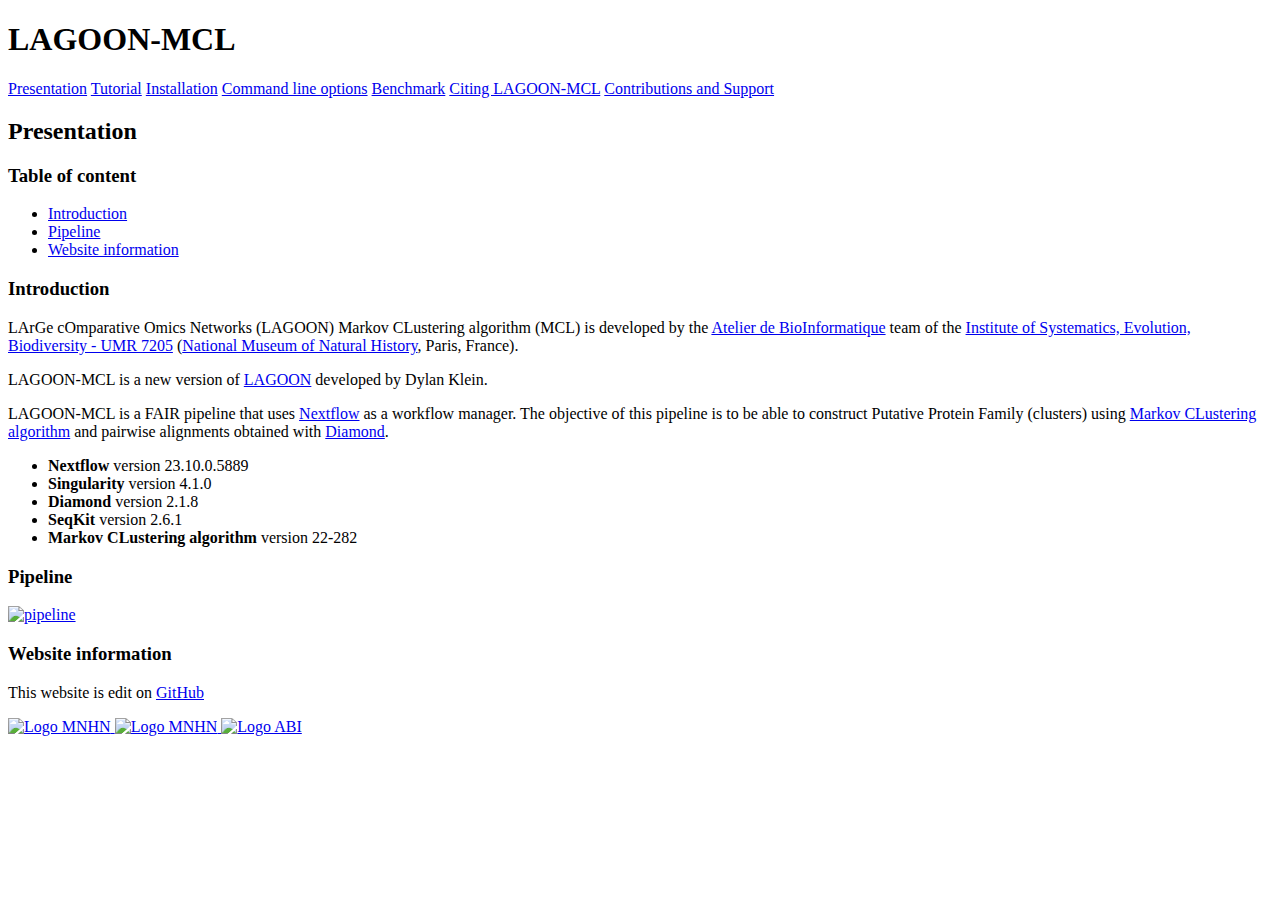
==== docs/index.html @ 5629422d "Update LAGOON-MCL" ====
<!DOCTYPE html>
<html lang="fr">

    <head>
        <meta charset="utf-8" />
        <title>LAGOON-MCL</title>
        <link href="style/style.css" rel="stylesheet" />
        <link href="style/index.css" rel="stylesheet" />
    </head>

    <body>
        <header>
            <h1>LAGOON-MCL</h1>
            <nav>
                <a href="index.html">Presentation</a>
                <a href="tutorial.html">Tutorial</a>
                <a href="installation.html">Installation</a>
                <a href="command.html">Command line options</a>
                <a href="benchmark.html">Benchmark</a>
                <a href="citations.html">Citing LAGOON-MCL</a>
                <a href="contact.html">Contributions and Support</a></ul>
            </nav>
        </header>

        <main>
            <section>
                <h2>Presentation</h2>
                <h3 id="table">Table of content</h3>
                <ul class="table_of_content">                
                    <li><a class="list_color" href="index.html#introduction">Introduction</a></li>
                    <li><a class="list_color" href="index.html#pipeline">Pipeline</a></li>
                    <li><a class="list_color" href="index.html#website">Website information</a></li>
                </ul>
            </section>
            <section>
                <h3 id="introduction">Introduction</h3>

                <div class="contenu">
                    <p>
                        LArGe cOmparative Omics Networks (LAGOON) Markov CLustering algorithm (MCL) is developed by the 
                        <a target="_blank" href="https://bioinfo.mnhn.fr/abi/presentation.EN.html">Atelier de BioInformatique</a> team of the 
                        <a target="_blank" href="https://isyeb.mnhn.fr/en">Institute of Systematics, Evolution, Biodiversity - UMR 7205</a> 
                        (<a target="_blank" href="https://www.mnhn.fr/en">National Museum of Natural History</a>, Paris, France).
                    </p>
                    <p>
                        LAGOON-MCL is a new version of <a target="_blank" href="https://github.com/Dylkln/LAGOON.git">LAGOON</a> developed by Dylan Klein.
                    </p>
                    <p>
                        LAGOON-MCL is a FAIR pipeline that uses <a target="_blank" href="https://www.nextflow.io/">Nextflow</a> as a workflow manager.
                        The objective of this pipeline is to be able to construct Putative Protein Family (clusters) using 
                        <a target="_blank" href="https://github.com/micans/mcl">Markov CLustering algorithm</a> and pairwise alignments obtained with 
                        <a target="_blank" href="https://github.com/bbuchfink/diamond">Diamond</a>.
                    </p>
                    <ul>
                        <li><strong>Nextflow</strong> version 23.10.0.5889</li>
                        <li><strong>Singularity</strong> version 4.1.0</li>
                        <li><strong>Diamond</strong> version 2.1.8</li>
                        <li><strong>SeqKit</strong> version 2.6.1</li>
                        <li><strong>Markov CLustering algorithm</strong> version 22-282</li>
                    </ul>
                </div>
            </section>
            <section>
                <h3 id="pipeline">Pipeline</h3>

                <a target="_blank" href="https://github.com/jroussea/LAGOON-MCL" class="pipeline">
                    <img src="images/pipeline.jpg" alt="pipeline" />
                </a>
            </section>
            <section>
                <h3 id="website">Website information</h3>
                <p>This website is edit on <a target="_blank" href="https://github.com/jroussea/LAGOON-MCL/tree/main/docs" class="edit_git">GitHub</p>
            </section>
        </main>

        <footer>
            <div>
                <a target="_blank" href="https://www.mnhn.fr/en" class="lien-icone">
                    <img src="images/logo_MNHN_WEB.png" alt="Logo MNHN" width="85" height="80" />
                </a>
                <a target="_blank" href="https://isyeb.mnhn.fr/en" class="lien-icone">
                    <img src="images/logo_isyeb.jpg" alt="Logo MNHN" width="80" height="80" />
                </a>
                <a target="_blank" href="https://bioinfo.mnhn.fr/abi/presentation.EN.html" class="lien-icone">
                    <img src="images/ABI_logo.png" alt="Logo ABI" width="85" height="80" />
                </a>
            </div>
        </footer>
    </body>

</html>
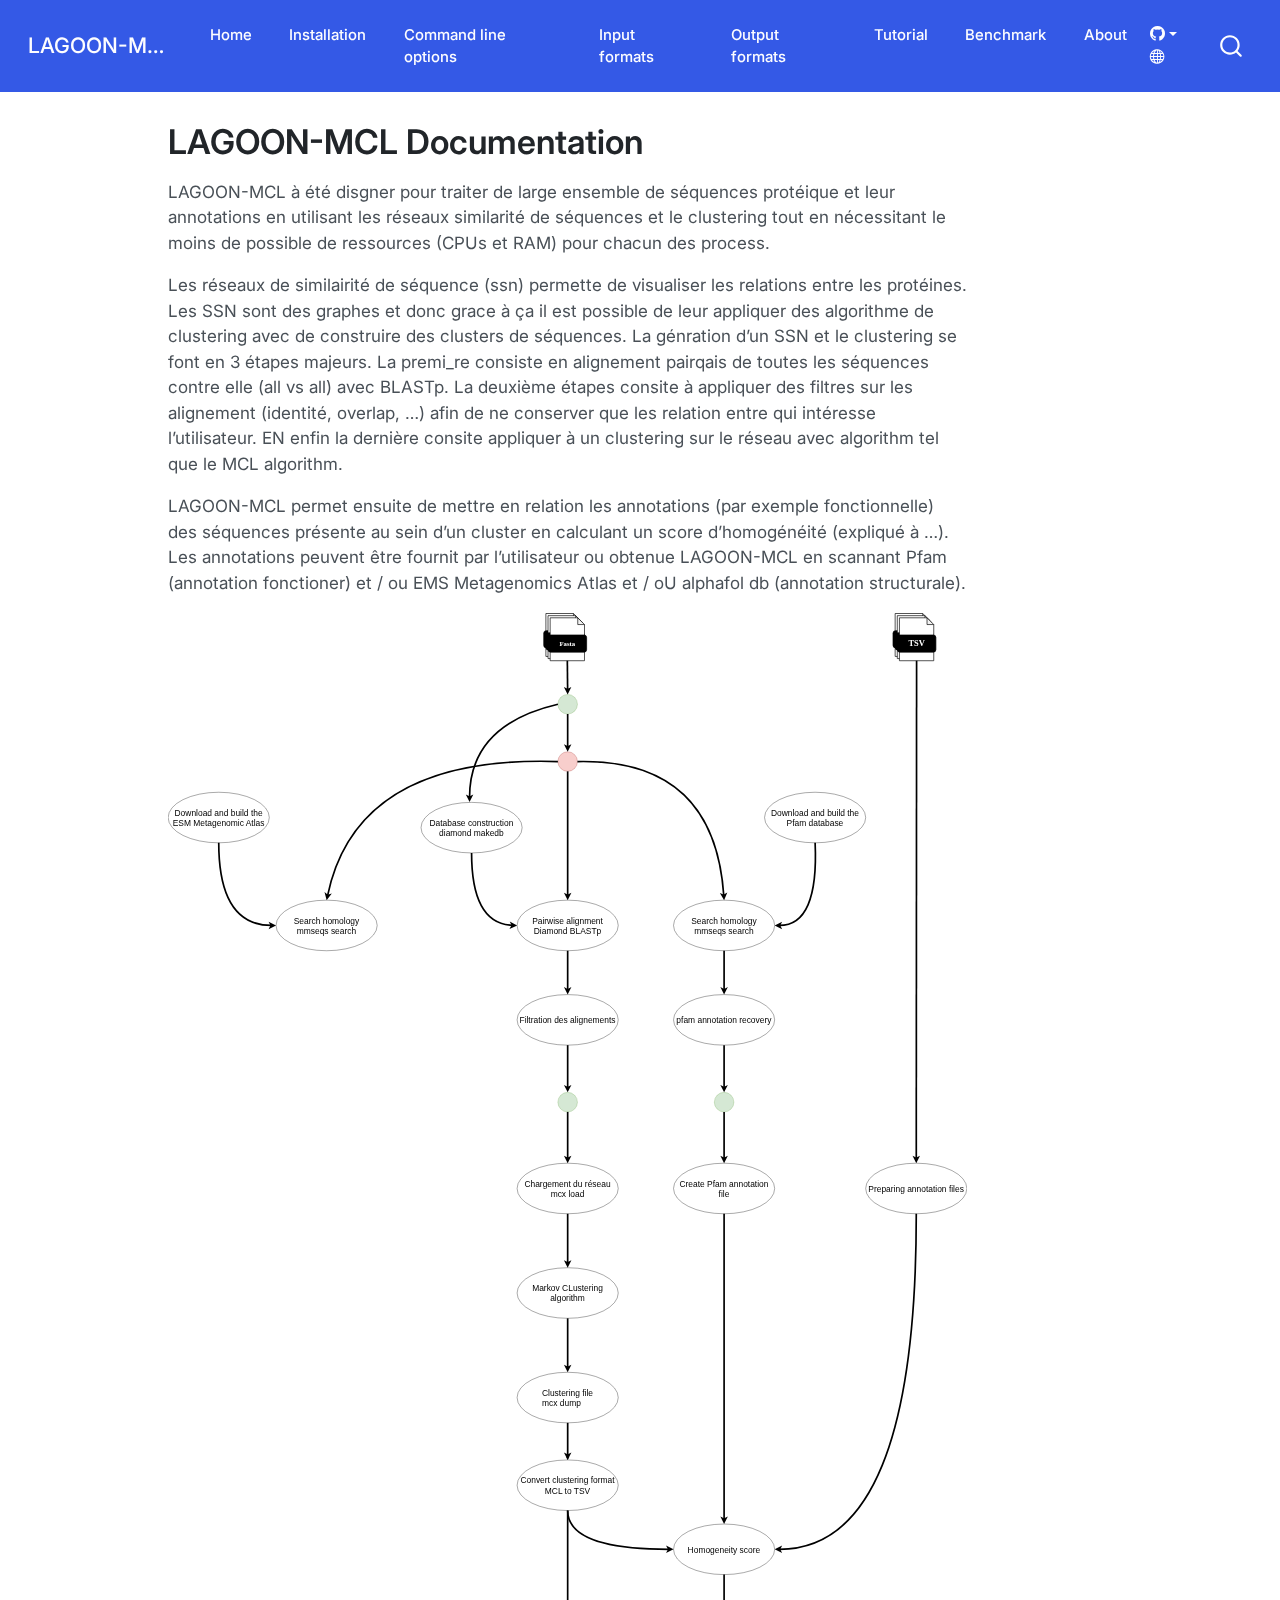
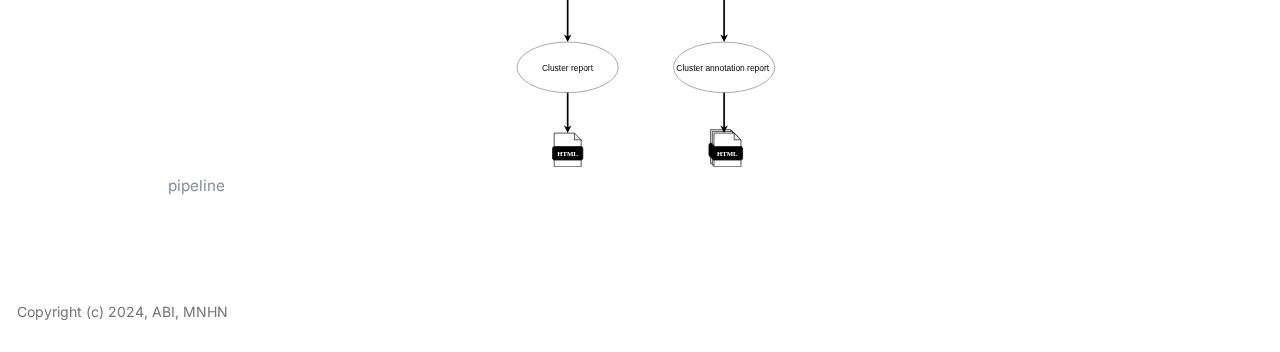
==== commit 4e772d79: "add documentation" ====
--- a/docs/index.html
+++ b/docs/index.html
@@ -1,91 +1,626 @@
 <!DOCTYPE html>
-<html lang="fr">
-
-    <head>
-        <meta charset="utf-8" />
-        <title>LAGOON-MCL</title>
-        <link href="style/style.css" rel="stylesheet" />
-        <link href="style/index.css" rel="stylesheet" />
-    </head>
-
-    <body>
-        <header>
-            <h1>LAGOON-MCL</h1>
-            <nav>
-                <a href="index.html">Presentation</a>
-                <a href="tutorial.html">Tutorial</a>
-                <a href="installation.html">Installation</a>
-                <a href="command.html">Command line options</a>
-                <a href="benchmark.html">Benchmark</a>
-                <a href="citations.html">Citing LAGOON-MCL</a>
-                <a href="contact.html">Contributions and Support</a></ul>
-            </nav>
-        </header>
-
-        <main>
-            <section>
-                <h2>Presentation</h2>
-                <h3 id="table">Table of content</h3>
-                <ul class="table_of_content">                
-                    <li><a class="list_color" href="index.html#introduction">Introduction</a></li>
-                    <li><a class="list_color" href="index.html#pipeline">Pipeline</a></li>
-                    <li><a class="list_color" href="index.html#website">Website information</a></li>
-                </ul>
-            </section>
-            <section>
-                <h3 id="introduction">Introduction</h3>
-
-                <div class="contenu">
-                    <p>
-                        LArGe cOmparative Omics Networks (LAGOON) Markov CLustering algorithm (MCL) is developed by the 
-                        <a target="_blank" href="https://bioinfo.mnhn.fr/abi/presentation.EN.html">Atelier de BioInformatique</a> team of the 
-                        <a target="_blank" href="https://isyeb.mnhn.fr/en">Institute of Systematics, Evolution, Biodiversity - UMR 7205</a> 
-                        (<a target="_blank" href="https://www.mnhn.fr/en">National Museum of Natural History</a>, Paris, France).
-                    </p>
-                    <p>
-                        LAGOON-MCL is a new version of <a target="_blank" href="https://github.com/Dylkln/LAGOON.git">LAGOON</a> developed by Dylan Klein.
-                    </p>
-                    <p>
-                        LAGOON-MCL is a FAIR pipeline that uses <a target="_blank" href="https://www.nextflow.io/">Nextflow</a> as a workflow manager.
-                        The objective of this pipeline is to be able to construct Putative Protein Family (clusters) using 
-                        <a target="_blank" href="https://github.com/micans/mcl">Markov CLustering algorithm</a> and pairwise alignments obtained with 
-                        <a target="_blank" href="https://github.com/bbuchfink/diamond">Diamond</a>.
-                    </p>
-                    <ul>
-                        <li><strong>Nextflow</strong> version 23.10.0.5889</li>
-                        <li><strong>Singularity</strong> version 4.1.0</li>
-                        <li><strong>Diamond</strong> version 2.1.8</li>
-                        <li><strong>SeqKit</strong> version 2.6.1</li>
-                        <li><strong>Markov CLustering algorithm</strong> version 22-282</li>
-                    </ul>
-                </div>
-            </section>
-            <section>
-                <h3 id="pipeline">Pipeline</h3>
-
-                <a target="_blank" href="https://github.com/jroussea/LAGOON-MCL" class="pipeline">
-                    <img src="images/pipeline.jpg" alt="pipeline" />
-                </a>
-            </section>
-            <section>
-                <h3 id="website">Website information</h3>
-                <p>This website is edit on <a target="_blank" href="https://github.com/jroussea/LAGOON-MCL/tree/main/docs" class="edit_git">GitHub</p>
-            </section>
-        </main>
-
-        <footer>
-            <div>
-                <a target="_blank" href="https://www.mnhn.fr/en" class="lien-icone">
-                    <img src="images/logo_MNHN_WEB.png" alt="Logo MNHN" width="85" height="80" />
-                </a>
-                <a target="_blank" href="https://isyeb.mnhn.fr/en" class="lien-icone">
-                    <img src="images/logo_isyeb.jpg" alt="Logo MNHN" width="80" height="80" />
-                </a>
-                <a target="_blank" href="https://bioinfo.mnhn.fr/abi/presentation.EN.html" class="lien-icone">
-                    <img src="images/ABI_logo.png" alt="Logo ABI" width="85" height="80" />
-                </a>
-            </div>
-        </footer>
-    </body>
-
-</html>+<html xmlns="http://www.w3.org/1999/xhtml" lang="en" xml:lang="en"><head>
+
+<meta charset="utf-8">
+<meta name="generator" content="quarto-1.5.57">
+
+<meta name="viewport" content="width=device-width, initial-scale=1.0, user-scalable=yes">
+
+
+<title>LAGOON-MCL Documentation – LAGOON-MCL</title>
+<style>
+code{white-space: pre-wrap;}
+span.smallcaps{font-variant: small-caps;}
+div.columns{display: flex; gap: min(4vw, 1.5em);}
+div.column{flex: auto; overflow-x: auto;}
+div.hanging-indent{margin-left: 1.5em; text-indent: -1.5em;}
+ul.task-list{list-style: none;}
+ul.task-list li input[type="checkbox"] {
+  width: 0.8em;
+  margin: 0 0.8em 0.2em -1em; /* quarto-specific, see https://github.com/quarto-dev/quarto-cli/issues/4556 */ 
+  vertical-align: middle;
+}
+</style>
+
+
+<script src="site_libs/quarto-nav/quarto-nav.js"></script>
+<script src="site_libs/quarto-nav/headroom.min.js"></script>
+<script src="site_libs/clipboard/clipboard.min.js"></script>
+<script src="site_libs/quarto-search/autocomplete.umd.js"></script>
+<script src="site_libs/quarto-search/fuse.min.js"></script>
+<script src="site_libs/quarto-search/quarto-search.js"></script>
+<meta name="quarto:offset" content="./">
+<script src="site_libs/quarto-html/quarto.js"></script>
+<script src="site_libs/quarto-html/popper.min.js"></script>
+<script src="site_libs/quarto-html/tippy.umd.min.js"></script>
+<script src="site_libs/quarto-html/anchor.min.js"></script>
+<link href="site_libs/quarto-html/tippy.css" rel="stylesheet">
+<link href="site_libs/quarto-html/quarto-syntax-highlighting.css" rel="stylesheet" id="quarto-text-highlighting-styles">
+<script src="site_libs/bootstrap/bootstrap.min.js"></script>
+<link href="site_libs/bootstrap/bootstrap-icons.css" rel="stylesheet">
+<link href="site_libs/bootstrap/bootstrap.min.css" rel="stylesheet" id="quarto-bootstrap" data-mode="light">
+<script id="quarto-search-options" type="application/json">{
+  "location": "navbar",
+  "copy-button": false,
+  "collapse-after": 3,
+  "panel-placement": "end",
+  "type": "overlay",
+  "limit": 50,
+  "keyboard-shortcut": [
+    "f",
+    "/",
+    "s"
+  ],
+  "show-item-context": false,
+  "language": {
+    "search-no-results-text": "No results",
+    "search-matching-documents-text": "matching documents",
+    "search-copy-link-title": "Copy link to search",
+    "search-hide-matches-text": "Hide additional matches",
+    "search-more-match-text": "more match in this document",
+    "search-more-matches-text": "more matches in this document",
+    "search-clear-button-title": "Clear",
+    "search-text-placeholder": "",
+    "search-detached-cancel-button-title": "Cancel",
+    "search-submit-button-title": "Submit",
+    "search-label": "Search"
+  }
+}</script>
+
+
+<link rel="stylesheet" href="styles.css">
+</head>
+
+<body class="nav-fixed">
+
+<div id="quarto-search-results"></div>
+  <header id="quarto-header" class="headroom fixed-top">
+    <nav class="navbar navbar-expand-lg " data-bs-theme="dark">
+      <div class="navbar-container container-fluid">
+      <div class="navbar-brand-container mx-auto">
+    <a class="navbar-brand" href="./index.html">
+    <span class="navbar-title">LAGOON-MCL</span>
+    </a>
+  </div>
+            <div id="quarto-search" class="" title="Search"></div>
+          <button class="navbar-toggler" type="button" data-bs-toggle="collapse" data-bs-target="#navbarCollapse" aria-controls="navbarCollapse" role="menu" aria-expanded="false" aria-label="Toggle navigation" onclick="if (window.quartoToggleHeadroom) { window.quartoToggleHeadroom(); }">
+  <span class="navbar-toggler-icon"></span>
+</button>
+          <div class="collapse navbar-collapse" id="navbarCollapse">
+            <ul class="navbar-nav navbar-nav-scroll me-auto">
+  <li class="nav-item">
+    <a class="nav-link active" href="./index.html" aria-current="page"> 
+<span class="menu-text">Home</span></a>
+  </li>  
+  <li class="nav-item">
+    <a class="nav-link" href="./installation.html"> 
+<span class="menu-text">Installation</span></a>
+  </li>  
+  <li class="nav-item">
+    <a class="nav-link" href="./command.html"> 
+<span class="menu-text">Command line options</span></a>
+  </li>  
+  <li class="nav-item">
+    <a class="nav-link" href="./input.html"> 
+<span class="menu-text">Input formats</span></a>
+  </li>  
+  <li class="nav-item">
+    <a class="nav-link" href="./output.html"> 
+<span class="menu-text">Output formats</span></a>
+  </li>  
+  <li class="nav-item">
+    <a class="nav-link" href="./tutorial.html"> 
+<span class="menu-text">Tutorial</span></a>
+  </li>  
+  <li class="nav-item">
+    <a class="nav-link" href="./benchmark.html"> 
+<span class="menu-text">Benchmark</span></a>
+  </li>  
+  <li class="nav-item">
+    <a class="nav-link" href="./about.html"> 
+<span class="menu-text">About</span></a>
+  </li>  
+</ul>
+          </div> <!-- /navcollapse -->
+            <div class="quarto-navbar-tools">
+    <div class="dropdown">
+      <a href="" title="" id="quarto-navigation-tool-dropdown-0" class="quarto-navigation-tool dropdown-toggle px-1" data-bs-toggle="dropdown" aria-expanded="false" role="link" aria-label=""><i class="bi bi-github"></i></a>
+      <ul class="dropdown-menu" aria-labelledby="quarto-navigation-tool-dropdown-0">
+          <li>
+            <a class="dropdown-item quarto-navbar-tools-item" href="https://github.com/jroussea/lagoon-mcl">
+            Source Code
+            </a>
+          </li>
+          <li>
+            <a class="dropdown-item quarto-navbar-tools-item" href="https://github.com/jroussea/lagoon-mcl/issues">
+            Report a Bug
+            </a>
+          </li>
+      </ul>
+    </div>
+    <a href="https://isyeb.mnhn.fr/en/node/384" title="" class="quarto-navigation-tool px-1" aria-label=""><i class="bi bi-globe"></i></a>
+</div>
+      </div> <!-- /container-fluid -->
+    </nav>
+</header>
+<!-- content -->
+<div id="quarto-content" class="quarto-container page-columns page-rows-contents page-layout-article page-navbar">
+<!-- sidebar -->
+<!-- margin-sidebar -->
+    <div id="quarto-margin-sidebar" class="sidebar margin-sidebar zindex-bottom">
+        
+    </div>
+<!-- main -->
+<main class="content" id="quarto-document-content">
+
+<header id="title-block-header" class="quarto-title-block default">
+<div class="quarto-title">
+<h1 class="title">LAGOON-MCL Documentation</h1>
+</div>
+
+
+
+<div class="quarto-title-meta">
+
+    
+  
+    
+  </div>
+  
+
+
+</header>
+
+
+<p>LAGOON-MCL à été disgner pour traiter de large ensemble de séquences protéique et leur annotations en utilisant les réseaux similarité de séquences et le clustering tout en nécessitant le moins de possible de ressources (CPUs et RAM) pour chacun des process.</p>
+<p>Les réseaux de similairité de séquence (ssn) permette de visualiser les relations entre les protéines. Les SSN sont des graphes et donc grace à ça il est possible de leur appliquer des algorithme de clustering avec de construire des clusters de séquences. La génration d’un SSN et le clustering se font en 3 étapes majeurs. La premi_re consiste en alignement pairqais de toutes les séquences contre elle (all vs all) avec BLASTp. La deuxième étapes consite à appliquer des filtres sur les alignement (identité, overlap, …) afin de ne conserver que les relation entre qui intéresse l’utilisateur. EN enfin la dernière consite appliquer à un clustering sur le réseau avec algorithm tel que le MCL algorithm.</p>
+<p>LAGOON-MCL permet ensuite de mettre en relation les annotations (par exemple fonctionnelle) des séquences présente au sein d’un cluster en calculant un score d’homogénéité (expliqué à …). Les annotations peuvent être fournit par l’utilisateur ou obtenue LAGOON-MCL en scannant Pfam (annotation fonctioner) et / ou EMS Metagenomics Atlas et / oU alphafol db (annotation structurale).</p>
+<div class="quarto-figure quarto-figure-center">
+<figure class="figure">
+<p><img src="./assets/pipeline.svg" class="img-fluid figure-img"></p>
+<figcaption>pipeline</figcaption>
+</figure>
+</div>
+
+
+
+</main> <!-- /main -->
+<script id="quarto-html-after-body" type="application/javascript">
+window.document.addEventListener("DOMContentLoaded", function (event) {
+  const toggleBodyColorMode = (bsSheetEl) => {
+    const mode = bsSheetEl.getAttribute("data-mode");
+    const bodyEl = window.document.querySelector("body");
+    if (mode === "dark") {
+      bodyEl.classList.add("quarto-dark");
+      bodyEl.classList.remove("quarto-light");
+    } else {
+      bodyEl.classList.add("quarto-light");
+      bodyEl.classList.remove("quarto-dark");
+    }
+  }
+  const toggleBodyColorPrimary = () => {
+    const bsSheetEl = window.document.querySelector("link#quarto-bootstrap");
+    if (bsSheetEl) {
+      toggleBodyColorMode(bsSheetEl);
+    }
+  }
+  toggleBodyColorPrimary();  
+  const icon = "";
+  const anchorJS = new window.AnchorJS();
+  anchorJS.options = {
+    placement: 'right',
+    icon: icon
+  };
+  anchorJS.add('.anchored');
+  const isCodeAnnotation = (el) => {
+    for (const clz of el.classList) {
+      if (clz.startsWith('code-annotation-')) {                     
+        return true;
+      }
+    }
+    return false;
+  }
+  const onCopySuccess = function(e) {
+    // button target
+    const button = e.trigger;
+    // don't keep focus
+    button.blur();
+    // flash "checked"
+    button.classList.add('code-copy-button-checked');
+    var currentTitle = button.getAttribute("title");
+    button.setAttribute("title", "Copied!");
+    let tooltip;
+    if (window.bootstrap) {
+      button.setAttribute("data-bs-toggle", "tooltip");
+      button.setAttribute("data-bs-placement", "left");
+      button.setAttribute("data-bs-title", "Copied!");
+      tooltip = new bootstrap.Tooltip(button, 
+        { trigger: "manual", 
+          customClass: "code-copy-button-tooltip",
+          offset: [0, -8]});
+      tooltip.show();    
+    }
+    setTimeout(function() {
+      if (tooltip) {
+        tooltip.hide();
+        button.removeAttribute("data-bs-title");
+        button.removeAttribute("data-bs-toggle");
+        button.removeAttribute("data-bs-placement");
+      }
+      button.setAttribute("title", currentTitle);
+      button.classList.remove('code-copy-button-checked');
+    }, 1000);
+    // clear code selection
+    e.clearSelection();
+  }
+  const getTextToCopy = function(trigger) {
+      const codeEl = trigger.previousElementSibling.cloneNode(true);
+      for (const childEl of codeEl.children) {
+        if (isCodeAnnotation(childEl)) {
+          childEl.remove();
+        }
+      }
+      return codeEl.innerText;
+  }
+  const clipboard = new window.ClipboardJS('.code-copy-button:not([data-in-quarto-modal])', {
+    text: getTextToCopy
+  });
+  clipboard.on('success', onCopySuccess);
+  if (window.document.getElementById('quarto-embedded-source-code-modal')) {
+    // For code content inside modals, clipBoardJS needs to be initialized with a container option
+    // TODO: Check when it could be a function (https://github.com/zenorocha/clipboard.js/issues/860)
+    const clipboardModal = new window.ClipboardJS('.code-copy-button[data-in-quarto-modal]', {
+      text: getTextToCopy,
+      container: window.document.getElementById('quarto-embedded-source-code-modal')
+    });
+    clipboardModal.on('success', onCopySuccess);
+  }
+    var localhostRegex = new RegExp(/^(?:http|https):\/\/localhost\:?[0-9]*\//);
+    var mailtoRegex = new RegExp(/^mailto:/);
+      var filterRegex = new RegExp('/' + window.location.host + '/');
+    var isInternal = (href) => {
+        return filterRegex.test(href) || localhostRegex.test(href) || mailtoRegex.test(href);
+    }
+    // Inspect non-navigation links and adorn them if external
+ 	var links = window.document.querySelectorAll('a[href]:not(.nav-link):not(.navbar-brand):not(.toc-action):not(.sidebar-link):not(.sidebar-item-toggle):not(.pagination-link):not(.no-external):not([aria-hidden]):not(.dropdown-item):not(.quarto-navigation-tool):not(.about-link)');
+    for (var i=0; i<links.length; i++) {
+      const link = links[i];
+      if (!isInternal(link.href)) {
+        // undo the damage that might have been done by quarto-nav.js in the case of
+        // links that we want to consider external
+        if (link.dataset.originalHref !== undefined) {
+          link.href = link.dataset.originalHref;
+        }
+      }
+    }
+  function tippyHover(el, contentFn, onTriggerFn, onUntriggerFn) {
+    const config = {
+      allowHTML: true,
+      maxWidth: 500,
+      delay: 100,
+      arrow: false,
+      appendTo: function(el) {
+          return el.parentElement;
+      },
+      interactive: true,
+      interactiveBorder: 10,
+      theme: 'quarto',
+      placement: 'bottom-start',
+    };
+    if (contentFn) {
+      config.content = contentFn;
+    }
+    if (onTriggerFn) {
+      config.onTrigger = onTriggerFn;
+    }
+    if (onUntriggerFn) {
+      config.onUntrigger = onUntriggerFn;
+    }
+    window.tippy(el, config); 
+  }
+  const noterefs = window.document.querySelectorAll('a[role="doc-noteref"]');
+  for (var i=0; i<noterefs.length; i++) {
+    const ref = noterefs[i];
+    tippyHover(ref, function() {
+      // use id or data attribute instead here
+      let href = ref.getAttribute('data-footnote-href') || ref.getAttribute('href');
+      try { href = new URL(href).hash; } catch {}
+      const id = href.replace(/^#\/?/, "");
+      const note = window.document.getElementById(id);
+      if (note) {
+        return note.innerHTML;
+      } else {
+        return "";
+      }
+    });
+  }
+  const xrefs = window.document.querySelectorAll('a.quarto-xref');
+  const processXRef = (id, note) => {
+    // Strip column container classes
+    const stripColumnClz = (el) => {
+      el.classList.remove("page-full", "page-columns");
+      if (el.children) {
+        for (const child of el.children) {
+          stripColumnClz(child);
+        }
+      }
+    }
+    stripColumnClz(note)
+    if (id === null || id.startsWith('sec-')) {
+      // Special case sections, only their first couple elements
+      const container = document.createElement("div");
+      if (note.children && note.children.length > 2) {
+        container.appendChild(note.children[0].cloneNode(true));
+        for (let i = 1; i < note.children.length; i++) {
+          const child = note.children[i];
+          if (child.tagName === "P" && child.innerText === "") {
+            continue;
+          } else {
+            container.appendChild(child.cloneNode(true));
+            break;
+          }
+        }
+        if (window.Quarto?.typesetMath) {
+          window.Quarto.typesetMath(container);
+        }
+        return container.innerHTML
+      } else {
+        if (window.Quarto?.typesetMath) {
+          window.Quarto.typesetMath(note);
+        }
+        return note.innerHTML;
+      }
+    } else {
+      // Remove any anchor links if they are present
+      const anchorLink = note.querySelector('a.anchorjs-link');
+      if (anchorLink) {
+        anchorLink.remove();
+      }
+      if (window.Quarto?.typesetMath) {
+        window.Quarto.typesetMath(note);
+      }
+      // TODO in 1.5, we should make sure this works without a callout special case
+      if (note.classList.contains("callout")) {
+        return note.outerHTML;
+      } else {
+        return note.innerHTML;
+      }
+    }
+  }
+  for (var i=0; i<xrefs.length; i++) {
+    const xref = xrefs[i];
+    tippyHover(xref, undefined, function(instance) {
+      instance.disable();
+      let url = xref.getAttribute('href');
+      let hash = undefined; 
+      if (url.startsWith('#')) {
+        hash = url;
+      } else {
+        try { hash = new URL(url).hash; } catch {}
+      }
+      if (hash) {
+        const id = hash.replace(/^#\/?/, "");
+        const note = window.document.getElementById(id);
+        if (note !== null) {
+          try {
+            const html = processXRef(id, note.cloneNode(true));
+            instance.setContent(html);
+          } finally {
+            instance.enable();
+            instance.show();
+          }
+        } else {
+          // See if we can fetch this
+          fetch(url.split('#')[0])
+          .then(res => res.text())
+          .then(html => {
+            const parser = new DOMParser();
+            const htmlDoc = parser.parseFromString(html, "text/html");
+            const note = htmlDoc.getElementById(id);
+            if (note !== null) {
+              const html = processXRef(id, note);
+              instance.setContent(html);
+            } 
+          }).finally(() => {
+            instance.enable();
+            instance.show();
+          });
+        }
+      } else {
+        // See if we can fetch a full url (with no hash to target)
+        // This is a special case and we should probably do some content thinning / targeting
+        fetch(url)
+        .then(res => res.text())
+        .then(html => {
+          const parser = new DOMParser();
+          const htmlDoc = parser.parseFromString(html, "text/html");
+          const note = htmlDoc.querySelector('main.content');
+          if (note !== null) {
+            // This should only happen for chapter cross references
+            // (since there is no id in the URL)
+            // remove the first header
+            if (note.children.length > 0 && note.children[0].tagName === "HEADER") {
+              note.children[0].remove();
+            }
+            const html = processXRef(null, note);
+            instance.setContent(html);
+          } 
+        }).finally(() => {
+          instance.enable();
+          instance.show();
+        });
+      }
+    }, function(instance) {
+    });
+  }
+      let selectedAnnoteEl;
+      const selectorForAnnotation = ( cell, annotation) => {
+        let cellAttr = 'data-code-cell="' + cell + '"';
+        let lineAttr = 'data-code-annotation="' +  annotation + '"';
+        const selector = 'span[' + cellAttr + '][' + lineAttr + ']';
+        return selector;
+      }
+      const selectCodeLines = (annoteEl) => {
+        const doc = window.document;
+        const targetCell = annoteEl.getAttribute("data-target-cell");
+        const targetAnnotation = annoteEl.getAttribute("data-target-annotation");
+        const annoteSpan = window.document.querySelector(selectorForAnnotation(targetCell, targetAnnotation));
+        const lines = annoteSpan.getAttribute("data-code-lines").split(",");
+        const lineIds = lines.map((line) => {
+          return targetCell + "-" + line;
+        })
+        let top = null;
+        let height = null;
+        let parent = null;
+        if (lineIds.length > 0) {
+            //compute the position of the single el (top and bottom and make a div)
+            const el = window.document.getElementById(lineIds[0]);
+            top = el.offsetTop;
+            height = el.offsetHeight;
+            parent = el.parentElement.parentElement;
+          if (lineIds.length > 1) {
+            const lastEl = window.document.getElementById(lineIds[lineIds.length - 1]);
+            const bottom = lastEl.offsetTop + lastEl.offsetHeight;
+            height = bottom - top;
+          }
+          if (top !== null && height !== null && parent !== null) {
+            // cook up a div (if necessary) and position it 
+            let div = window.document.getElementById("code-annotation-line-highlight");
+            if (div === null) {
+              div = window.document.createElement("div");
+              div.setAttribute("id", "code-annotation-line-highlight");
+              div.style.position = 'absolute';
+              parent.appendChild(div);
+            }
+            div.style.top = top - 2 + "px";
+            div.style.height = height + 4 + "px";
+            div.style.left = 0;
+            let gutterDiv = window.document.getElementById("code-annotation-line-highlight-gutter");
+            if (gutterDiv === null) {
+              gutterDiv = window.document.createElement("div");
+              gutterDiv.setAttribute("id", "code-annotation-line-highlight-gutter");
+              gutterDiv.style.position = 'absolute';
+              const codeCell = window.document.getElementById(targetCell);
+              const gutter = codeCell.querySelector('.code-annotation-gutter');
+              gutter.appendChild(gutterDiv);
+            }
+            gutterDiv.style.top = top - 2 + "px";
+            gutterDiv.style.height = height + 4 + "px";
+          }
+          selectedAnnoteEl = annoteEl;
+        }
+      };
+      const unselectCodeLines = () => {
+        const elementsIds = ["code-annotation-line-highlight", "code-annotation-line-highlight-gutter"];
+        elementsIds.forEach((elId) => {
+          const div = window.document.getElementById(elId);
+          if (div) {
+            div.remove();
+          }
+        });
+        selectedAnnoteEl = undefined;
+      };
+        // Handle positioning of the toggle
+    window.addEventListener(
+      "resize",
+      throttle(() => {
+        elRect = undefined;
+        if (selectedAnnoteEl) {
+          selectCodeLines(selectedAnnoteEl);
+        }
+      }, 10)
+    );
+    function throttle(fn, ms) {
+    let throttle = false;
+    let timer;
+      return (...args) => {
+        if(!throttle) { // first call gets through
+            fn.apply(this, args);
+            throttle = true;
+        } else { // all the others get throttled
+            if(timer) clearTimeout(timer); // cancel #2
+            timer = setTimeout(() => {
+              fn.apply(this, args);
+              timer = throttle = false;
+            }, ms);
+        }
+      };
+    }
+      // Attach click handler to the DT
+      const annoteDls = window.document.querySelectorAll('dt[data-target-cell]');
+      for (const annoteDlNode of annoteDls) {
+        annoteDlNode.addEventListener('click', (event) => {
+          const clickedEl = event.target;
+          if (clickedEl !== selectedAnnoteEl) {
+            unselectCodeLines();
+            const activeEl = window.document.querySelector('dt[data-target-cell].code-annotation-active');
+            if (activeEl) {
+              activeEl.classList.remove('code-annotation-active');
+            }
+            selectCodeLines(clickedEl);
+            clickedEl.classList.add('code-annotation-active');
+          } else {
+            // Unselect the line
+            unselectCodeLines();
+            clickedEl.classList.remove('code-annotation-active');
+          }
+        });
+      }
+  const findCites = (el) => {
+    const parentEl = el.parentElement;
+    if (parentEl) {
+      const cites = parentEl.dataset.cites;
+      if (cites) {
+        return {
+          el,
+          cites: cites.split(' ')
+        };
+      } else {
+        return findCites(el.parentElement)
+      }
+    } else {
+      return undefined;
+    }
+  };
+  var bibliorefs = window.document.querySelectorAll('a[role="doc-biblioref"]');
+  for (var i=0; i<bibliorefs.length; i++) {
+    const ref = bibliorefs[i];
+    const citeInfo = findCites(ref);
+    if (citeInfo) {
+      tippyHover(citeInfo.el, function() {
+        var popup = window.document.createElement('div');
+        citeInfo.cites.forEach(function(cite) {
+          var citeDiv = window.document.createElement('div');
+          citeDiv.classList.add('hanging-indent');
+          citeDiv.classList.add('csl-entry');
+          var biblioDiv = window.document.getElementById('ref-' + cite);
+          if (biblioDiv) {
+            citeDiv.innerHTML = biblioDiv.innerHTML;
+          }
+          popup.appendChild(citeDiv);
+        });
+        return popup.innerHTML;
+      });
+    }
+  }
+});
+</script>
+</div> <!-- /content -->
+<footer class="footer">
+  <div class="nav-footer">
+    <div class="nav-footer-left">
+<p>Copyright (c) 2024, ABI, MNHN</p>
+</div>   
+    <div class="nav-footer-center">
+      &nbsp;
+    </div>
+    <div class="nav-footer-right">
+      &nbsp;
+    </div>
+  </div>
+</footer>
+
+
+
+
+</body></html>--- a/docs/site_libs/quarto-html/tippy.css
+++ b/docs/site_libs/quarto-html/tippy.css
@@ -0,0 +1 @@
+.tippy-box[data-animation=fade][data-state=hidden]{opacity:0}[data-tippy-root]{max-width:calc(100vw - 10px)}.tippy-box{position:relative;background-color:#333;color:#fff;border-radius:4px;font-size:14px;line-height:1.4;white-space:normal;outline:0;transition-property:transform,visibility,opacity}.tippy-box[data-placement^=top]>.tippy-arrow{bottom:0}.tippy-box[data-placement^=top]>.tippy-arrow:before{bottom:-7px;left:0;border-width:8px 8px 0;border-top-color:initial;transform-origin:center top}.tippy-box[data-placement^=bottom]>.tippy-arrow{top:0}.tippy-box[data-placement^=bottom]>.tippy-arrow:before{top:-7px;left:0;border-width:0 8px 8px;border-bottom-color:initial;transform-origin:center bottom}.tippy-box[data-placement^=left]>.tippy-arrow{right:0}.tippy-box[data-placement^=left]>.tippy-arrow:before{border-width:8px 0 8px 8px;border-left-color:initial;right:-7px;transform-origin:center left}.tippy-box[data-placement^=right]>.tippy-arrow{left:0}.tippy-box[data-placement^=right]>.tippy-arrow:before{left:-7px;border-width:8px 8px 8px 0;border-right-color:initial;transform-origin:center right}.tippy-box[data-inertia][data-state=visible]{transition-timing-function:cubic-bezier(.54,1.5,.38,1.11)}.tippy-arrow{width:16px;height:16px;color:#333}.tippy-arrow:before{content:"";position:absolute;border-color:transparent;border-style:solid}.tippy-content{position:relative;padding:5px 9px;z-index:1}--- a/docs/site_libs/quarto-html/quarto-syntax-highlighting.css
+++ b/docs/site_libs/quarto-html/quarto-syntax-highlighting.css
@@ -0,0 +1,205 @@
+/* quarto syntax highlight colors */
+:root {
+  --quarto-hl-ot-color: #003B4F;
+  --quarto-hl-at-color: #657422;
+  --quarto-hl-ss-color: #20794D;
+  --quarto-hl-an-color: #5E5E5E;
+  --quarto-hl-fu-color: #4758AB;
+  --quarto-hl-st-color: #20794D;
+  --quarto-hl-cf-color: #003B4F;
+  --quarto-hl-op-color: #5E5E5E;
+  --quarto-hl-er-color: #AD0000;
+  --quarto-hl-bn-color: #AD0000;
+  --quarto-hl-al-color: #AD0000;
+  --quarto-hl-va-color: #111111;
+  --quarto-hl-bu-color: inherit;
+  --quarto-hl-ex-color: inherit;
+  --quarto-hl-pp-color: #AD0000;
+  --quarto-hl-in-color: #5E5E5E;
+  --quarto-hl-vs-color: #20794D;
+  --quarto-hl-wa-color: #5E5E5E;
+  --quarto-hl-do-color: #5E5E5E;
+  --quarto-hl-im-color: #00769E;
+  --quarto-hl-ch-color: #20794D;
+  --quarto-hl-dt-color: #AD0000;
+  --quarto-hl-fl-color: #AD0000;
+  --quarto-hl-co-color: #5E5E5E;
+  --quarto-hl-cv-color: #5E5E5E;
+  --quarto-hl-cn-color: #8f5902;
+  --quarto-hl-sc-color: #5E5E5E;
+  --quarto-hl-dv-color: #AD0000;
+  --quarto-hl-kw-color: #003B4F;
+}
+
+/* other quarto variables */
+:root {
+  --quarto-font-monospace: SFMono-Regular, Menlo, Monaco, Consolas, "Liberation Mono", "Courier New", monospace;
+}
+
+pre > code.sourceCode > span {
+  color: #003B4F;
+}
+
+code span {
+  color: #003B4F;
+}
+
+code.sourceCode > span {
+  color: #003B4F;
+}
+
+div.sourceCode,
+div.sourceCode pre.sourceCode {
+  color: #003B4F;
+}
+
+code span.ot {
+  color: #003B4F;
+  font-style: inherit;
+}
+
+code span.at {
+  color: #657422;
+  font-style: inherit;
+}
+
+code span.ss {
+  color: #20794D;
+  font-style: inherit;
+}
+
+code span.an {
+  color: #5E5E5E;
+  font-style: inherit;
+}
+
+code span.fu {
+  color: #4758AB;
+  font-style: inherit;
+}
+
+code span.st {
+  color: #20794D;
+  font-style: inherit;
+}
+
+code span.cf {
+  color: #003B4F;
+  font-weight: bold;
+  font-style: inherit;
+}
+
+code span.op {
+  color: #5E5E5E;
+  font-style: inherit;
+}
+
+code span.er {
+  color: #AD0000;
+  font-style: inherit;
+}
+
+code span.bn {
+  color: #AD0000;
+  font-style: inherit;
+}
+
+code span.al {
+  color: #AD0000;
+  font-style: inherit;
+}
+
+code span.va {
+  color: #111111;
+  font-style: inherit;
+}
+
+code span.bu {
+  font-style: inherit;
+}
+
+code span.ex {
+  font-style: inherit;
+}
+
+code span.pp {
+  color: #AD0000;
+  font-style: inherit;
+}
+
+code span.in {
+  color: #5E5E5E;
+  font-style: inherit;
+}
+
+code span.vs {
+  color: #20794D;
+  font-style: inherit;
+}
+
+code span.wa {
+  color: #5E5E5E;
+  font-style: italic;
+}
+
+code span.do {
+  color: #5E5E5E;
+  font-style: italic;
+}
+
+code span.im {
+  color: #00769E;
+  font-style: inherit;
+}
+
+code span.ch {
+  color: #20794D;
+  font-style: inherit;
+}
+
+code span.dt {
+  color: #AD0000;
+  font-style: inherit;
+}
+
+code span.fl {
+  color: #AD0000;
+  font-style: inherit;
+}
+
+code span.co {
+  color: #5E5E5E;
+  font-style: inherit;
+}
+
+code span.cv {
+  color: #5E5E5E;
+  font-style: italic;
+}
+
+code span.cn {
+  color: #8f5902;
+  font-style: inherit;
+}
+
+code span.sc {
+  color: #5E5E5E;
+  font-style: inherit;
+}
+
+code span.dv {
+  color: #AD0000;
+  font-style: inherit;
+}
+
+code span.kw {
+  color: #003B4F;
+  font-weight: bold;
+  font-style: inherit;
+}
+
+.prevent-inlining {
+  content: "</";
+}
+
+/*# sourceMappingURL=debc5d5d77c3f9108843748ff7464032.css.map */
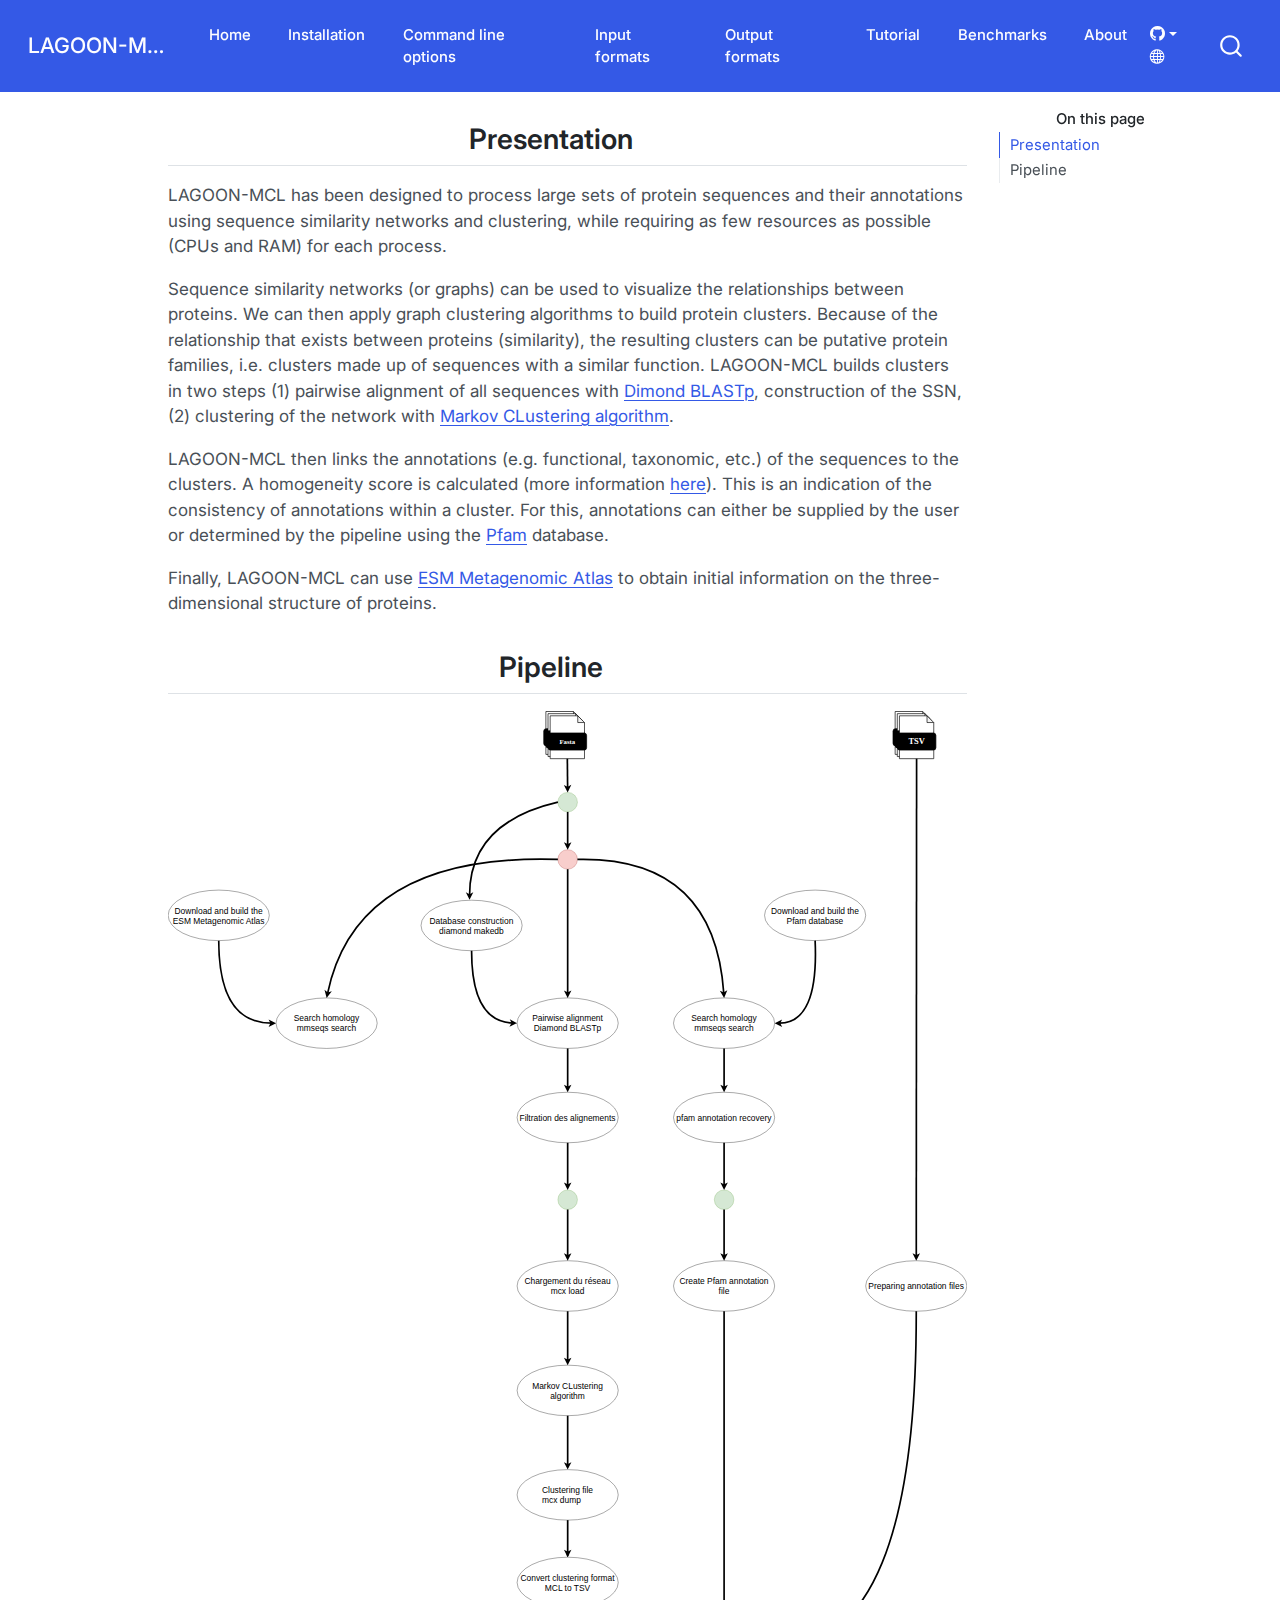
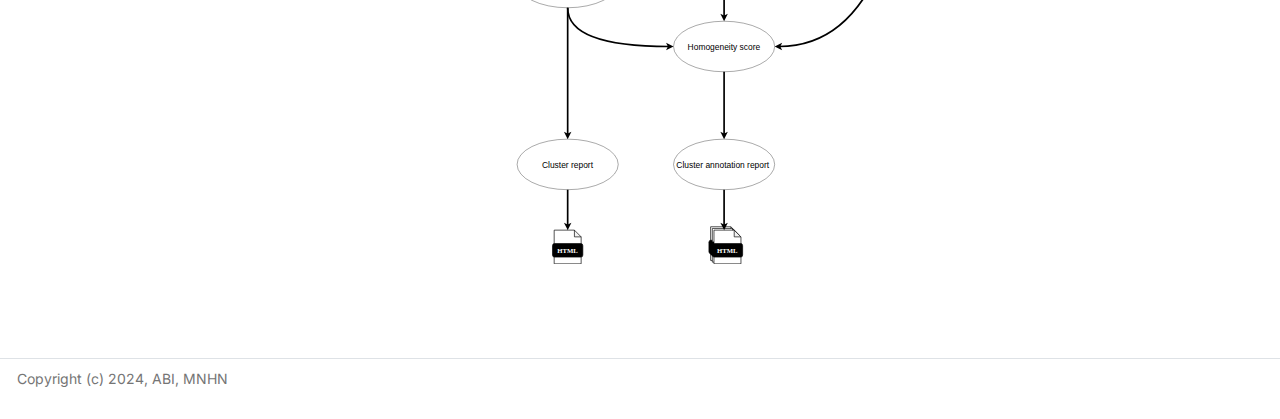
==== commit 958a4f56: "update documentation" ====
--- a/docs/index.html
+++ b/docs/index.html
@@ -7,7 +7,7 @@
 <meta name="viewport" content="width=device-width, initial-scale=1.0, user-scalable=yes">
 
 
-<title>LAGOON-MCL Documentation – LAGOON-MCL</title>
+<title>LAGOON-MCL</title>
 <style>
 code{white-space: pre-wrap;}
 span.smallcaps{font-variant: small-caps;}
@@ -113,8 +113,8 @@
 <span class="menu-text">Tutorial</span></a>
   </li>  
   <li class="nav-item">
-    <a class="nav-link" href="./benchmark.html"> 
-<span class="menu-text">Benchmark</span></a>
+    <a class="nav-link" href="./benchmarks.html"> 
+<span class="menu-text">Benchmarks</span></a>
   </li>  
   <li class="nav-item">
     <a class="nav-link" href="./about.html"> 
@@ -147,42 +147,35 @@
 <div id="quarto-content" class="quarto-container page-columns page-rows-contents page-layout-article page-navbar">
 <!-- sidebar -->
 <!-- margin-sidebar -->
-    <div id="quarto-margin-sidebar" class="sidebar margin-sidebar zindex-bottom">
-        
+    <div id="quarto-margin-sidebar" class="sidebar margin-sidebar">
+        <nav id="TOC" role="doc-toc" class="toc-active">
+    <h2 id="toc-title">On this page</h2>
+   
+  <ul>
+  <li><a href="#presentation" id="toc-presentation" class="nav-link active" data-scroll-target="#presentation">Presentation</a></li>
+  <li><a href="#pipeline" id="toc-pipeline" class="nav-link" data-scroll-target="#pipeline">Pipeline</a></li>
+  </ul>
+</nav>
     </div>
 <!-- main -->
 <main class="content" id="quarto-document-content">
 
-<header id="title-block-header" class="quarto-title-block default">
-<div class="quarto-title">
-<h1 class="title">LAGOON-MCL Documentation</h1>
-</div>
-
-
-
-<div class="quarto-title-meta">
-
-    
-  
-    
-  </div>
-  
-
-
-</header>
-
-
-<p>LAGOON-MCL à été disgner pour traiter de large ensemble de séquences protéique et leur annotations en utilisant les réseaux similarité de séquences et le clustering tout en nécessitant le moins de possible de ressources (CPUs et RAM) pour chacun des process.</p>
-<p>Les réseaux de similairité de séquence (ssn) permette de visualiser les relations entre les protéines. Les SSN sont des graphes et donc grace à ça il est possible de leur appliquer des algorithme de clustering avec de construire des clusters de séquences. La génration d’un SSN et le clustering se font en 3 étapes majeurs. La premi_re consiste en alignement pairqais de toutes les séquences contre elle (all vs all) avec BLASTp. La deuxième étapes consite à appliquer des filtres sur les alignement (identité, overlap, …) afin de ne conserver que les relation entre qui intéresse l’utilisateur. EN enfin la dernière consite appliquer à un clustering sur le réseau avec algorithm tel que le MCL algorithm.</p>
-<p>LAGOON-MCL permet ensuite de mettre en relation les annotations (par exemple fonctionnelle) des séquences présente au sein d’un cluster en calculant un score d’homogénéité (expliqué à …). Les annotations peuvent être fournit par l’utilisateur ou obtenue LAGOON-MCL en scannant Pfam (annotation fonctioner) et / ou EMS Metagenomics Atlas et / oU alphafol db (annotation structurale).</p>
-<div class="quarto-figure quarto-figure-center">
-<figure class="figure">
-<p><img src="./assets/pipeline.svg" class="img-fluid figure-img"></p>
-<figcaption>pipeline</figcaption>
-</figure>
-</div>
-
-
+
+
+
+<section id="presentation" class="level2">
+<h2 class="anchored" data-anchor-id="presentation">Presentation</h2>
+<p>LAGOON-MCL has been designed to process large sets of protein sequences and their annotations using sequence similarity networks and clustering, while requiring as few resources as possible (CPUs and RAM) for each process.</p>
+<p>Sequence similarity networks (or graphs) can be used to visualize the relationships between proteins. We can then apply graph clustering algorithms to build protein clusters. Because of the relationship that exists between proteins (similarity), the resulting clusters can be putative protein families, i.e.&nbsp;clusters made up of sequences with a similar function. LAGOON-MCL builds clusters in two steps (1) pairwise alignment of all sequences with <a href="https://github.com/bbuchfink/diamond/wiki">Dimond BLASTp</a>, construction of the SSN, (2) clustering of the network with <a href="https://micans.org/mcl/">Markov CLustering algorithm</a>.</p>
+<p>LAGOON-MCL then links the annotations (e.g.&nbsp;functional, taxonomic, etc.) of the sequences to the clusters. A homogeneity score is calculated (more information <a href="./output.html#homogeneity-score">here</a>). This is an indication of the consistency of annotations within a cluster. For this, annotations can either be supplied by the user or determined by the pipeline using the <a href="https://www.ebi.ac.uk/interpro/download/Pfam/">Pfam</a> database.</p>
+<p>Finally, LAGOON-MCL can use <a href="https://esmatlas.com/">ESM Metagenomic Atlas</a> to obtain initial information on the three-dimensional structure of proteins.</p>
+</section>
+<section id="pipeline" class="level2">
+<h2 class="anchored" data-anchor-id="pipeline">Pipeline</h2>
+<p><img src="./assets/pipeline.svg" class="img-fluid"></p>
+
+
+</section>
 
 </main> <!-- /main -->
 <script id="quarto-html-after-body" type="application/javascript">
